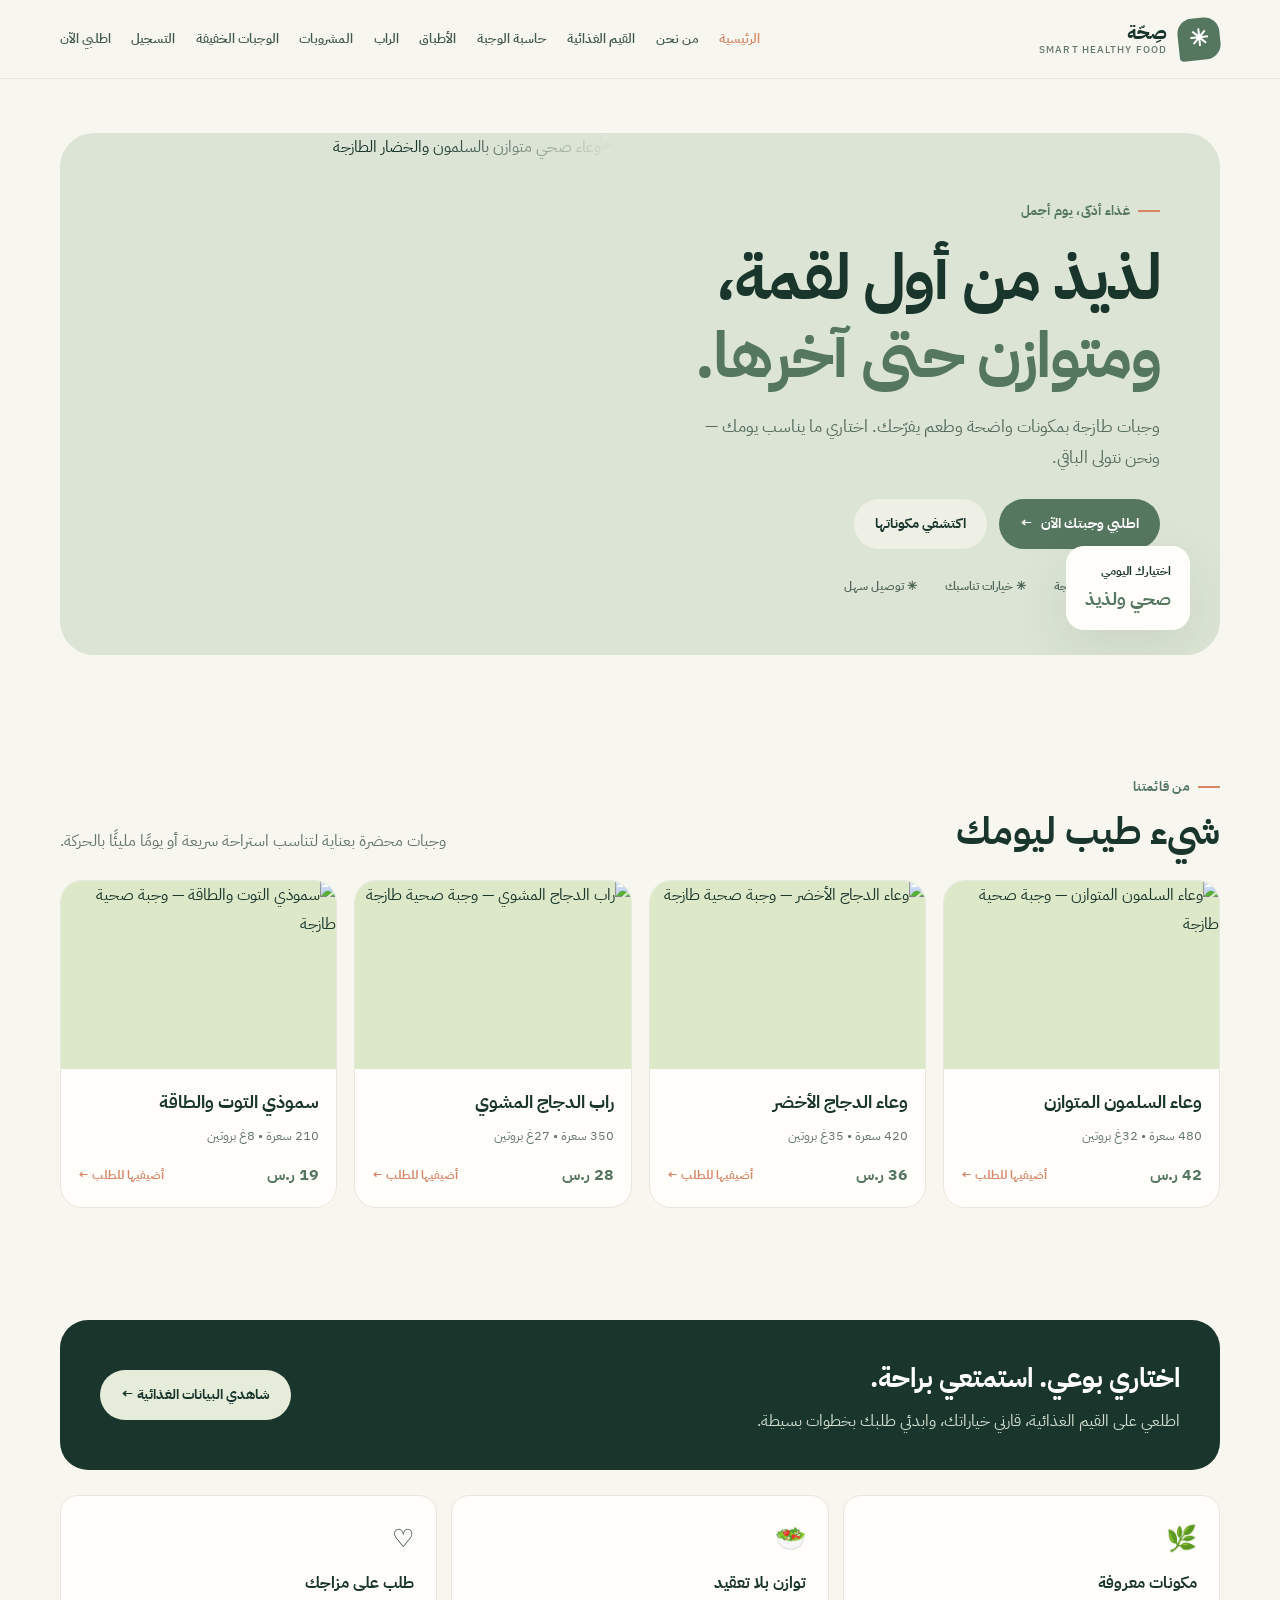
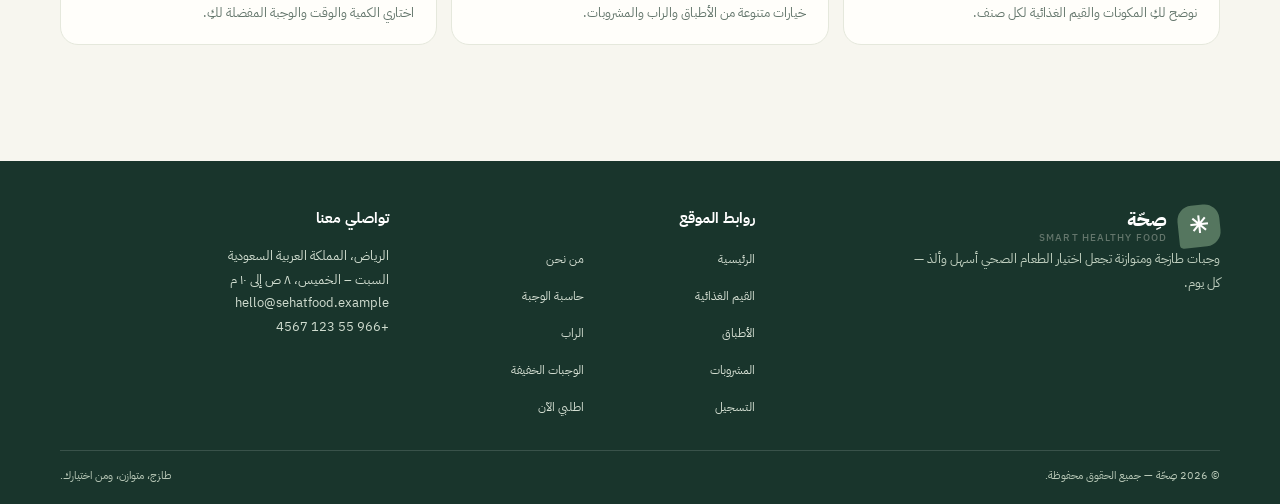
==== index.html @ 43fdfbb1 "Add Smart Healthy Food website and project report" ====
<!doctype html><html lang="ar" dir="rtl"><head><meta charset="utf-8"><meta name="viewport" content="width=device-width, initial-scale=1"><meta name="theme-color" content="#f7f6ef"><meta name="description" content="صِحّة — وجبات صحية طازجة ومتوازنة في الرياض. تصفحي قائمتنا واطلبي وجبتك المفضلة."><title>وجبات صحية طازجة ومتوازنة | صِحّة</title><link rel="stylesheet" href="styles.css"></head><body><a class="skip-link" href="#main">انتقلي إلى المحتوى</a><header class="site-header"><div class="container header-inner"><a class="brand" href="index.html" aria-label="صحة — الصفحة الرئيسية"><span class="brand-mark" aria-hidden="true">✳</span><span class="brand-name">صِحّة<small>SMART HEALTHY FOOD</small></span></a><button class="menu-toggle" type="button" aria-label="فتح قائمة التنقل" aria-expanded="false">☰</button><nav class="main-nav" aria-label="التنقل الرئيسي"><a href="index.html" aria-current="page">الرئيسية</a><a href="about.html">من نحن</a><a href="nutrition.html">القيم الغذائية</a><a href="calculator.html">حاسبة الوجبة</a><a href="bowls.html">الأطباق</a><a href="wraps.html">الراب</a><a href="smoothies.html">المشروبات</a><a href="snacks.html">الوجبات الخفيفة</a><a href="register.html">التسجيل</a><a href="order.html">اطلبي الآن</a></nav></div></header><main id="main"><section class="hero"><div class="container"><div class="hero-panel"><div class="hero-copy"><span class="eyebrow">غذاء أذكى، يوم أجمل</span><h1>لذيذ من أول لقمة، <em>ومتوازن حتى آخرها.</em></h1><p>وجبات طازجة بمكونات واضحة وطعم يفرّحك. اختاري ما يناسب يومك — ونحن نتولى الباقي.</p><div class="hero-actions"><a class="button" href="order.html">اطلبي وجبتك الآن <span>←</span></a><a class="button secondary" href="nutrition.html">اكتشفي مكوناتها</a></div><div class="trust-row"><span>✳ مكونات يومية طازجة</span><span>✳ خيارات تناسبك</span><span>✳ توصيل سهل</span></div></div><div class="hero-image"><img src="/manus-storage/async-images/RWfUAtYBsgR4RNNU3jD3EB/image-1.webp" alt="وعاء صحي متوازن بالسلمون والخضار الطازجة"></div><div class="leaf-stamp">اختيارك اليومي<b>صحي ولذيذ</b></div></div></div></section><section class="section"><div class="container"><div class="section-heading"><div><span class="eyebrow">من قائمتنا</span><h2>شيء طيب ليومك</h2></div><p>وجبات محضرة بعناية لتناسب استراحة سريعة أو يومًا مليئًا بالحركة.</p></div><div class="cards"><article class="meal-card"><img src="/manus-storage/async-images/RWfUAtYBsgR4RNNU3jD3EB/image-2.webp" alt="وعاء السلمون المتوازن — وجبة صحية طازجة" loading="lazy"><div class="meal-card-body"><h3>وعاء السلمون المتوازن</h3><p>480 سعرة • 32غ بروتين</p><div class="card-bottom"><span class="price">42 ر.س</span><a class="small-link" href="order.html">أضيفيها للطلب ←</a></div></div></article><article class="meal-card"><img src="/manus-storage/async-images/RWfUAtYBsgR4RNNU3jD3EB/image-2.webp" alt="وعاء الدجاج الأخضر — وجبة صحية طازجة" loading="lazy"><div class="meal-card-body"><h3>وعاء الدجاج الأخضر</h3><p>420 سعرة • 35غ بروتين</p><div class="card-bottom"><span class="price">36 ر.س</span><a class="small-link" href="order.html">أضيفيها للطلب ←</a></div></div></article><article class="meal-card"><img src="/manus-storage/async-images/RWfUAtYBsgR4RNNU3jD3EB/image-3.webp" alt="راب الدجاج المشوي — وجبة صحية طازجة" loading="lazy"><div class="meal-card-body"><h3>راب الدجاج المشوي</h3><p>350 سعرة • 27غ بروتين</p><div class="card-bottom"><span class="price">28 ر.س</span><a class="small-link" href="order.html">أضيفيها للطلب ←</a></div></div></article><article class="meal-card"><img src="/manus-storage/async-images/RWfUAtYBsgR4RNNU3jD3EB/image-4.webp" alt="سموذي التوت والطاقة — وجبة صحية طازجة" loading="lazy"><div class="meal-card-body"><h3>سموذي التوت والطاقة</h3><p>210 سعرة • 8غ بروتين</p><div class="card-bottom"><span class="price">19 ر.س</span><a class="small-link" href="order.html">أضيفيها للطلب ←</a></div></div></article></div></div></section><section class="section"><div class="container"><div class="promise-band"><div><h2>اختاري بوعي. استمتعي براحة.</h2><p>اطلعي على القيم الغذائية، قارني خياراتك، وابدئي طلبك بخطوات بسيطة.</p></div><a class="button" href="nutrition.html">شاهدي البيانات الغذائية ←</a></div><div class="feature-list"><article class="feature"><span class="feature-icon">🌿</span><h3>مكونات معروفة</h3><p>نوضح لكِ المكونات والقيم الغذائية لكل صنف.</p></article><article class="feature"><span class="feature-icon">🥗</span><h3>توازن بلا تعقيد</h3><p>خيارات متنوعة من الأطباق والراب والمشروبات.</p></article><article class="feature"><span class="feature-icon">♡</span><h3>طلب على مزاجك</h3><p>اختاري الكمية والوقت والوجبة المفضلة لكِ.</p></article></div></div></section></main><footer class="site-footer"><div class="container"><div class="footer-grid"><div class="footer-brand"><a class="brand" href="index.html"><span class="brand-mark">✳</span><span class="brand-name">صِحّة<small>SMART HEALTHY FOOD</small></span></a><p>وجبات طازجة ومتوازنة تجعل اختيار الطعام الصحي أسهل وألذ — كل يوم.</p></div><div><h3>روابط الموقع</h3><ul class="footer-links"><li><a href="index.html">الرئيسية</a></li><li><a href="about.html">من نحن</a></li><li><a href="nutrition.html">القيم الغذائية</a></li><li><a href="calculator.html">حاسبة الوجبة</a></li><li><a href="bowls.html">الأطباق</a></li><li><a href="wraps.html">الراب</a></li><li><a href="smoothies.html">المشروبات</a></li><li><a href="snacks.html">الوجبات الخفيفة</a></li><li><a href="register.html">التسجيل</a></li><li><a href="order.html">اطلبي الآن</a></li></ul></div><div><h3>تواصلي معنا</h3><p class="footer-contact">الرياض، المملكة العربية السعودية<br>السبت – الخميس، ٨ ص إلى ١٠ م<br>hello@sehatfood.example<br>+966 55 123 4567</p></div></div><div class="footer-bottom"><span>© <span id="current-year">2026</span> صِحّة — جميع الحقوق محفوظة.</span><span>طازج، متوازن، ومن اختيارك.</span></div></div></footer><div class="toast" id="toast" role="status" aria-live="polite"></div><script src="app.js" defer></script></body></html>
---- styles.css ----
@import url('https://fonts.googleapis.com/css2?family=DM+Sans:wght@400;500;600;700&family=IBM+Plex+Sans+Arabic:wght@400;500;600;700&display=swap');

:root{--ink:#19352c;--muted:#64766c;--olive:#55765f;--leaf:#7e9c79;--lime:#dce8c7;--cream:#f7f6ef;--paper:#fffefa;--coral:#d98668;--line:#e5e8dc;--shadow:0 20px 55px rgba(29,55,43,.09);--radius:26px;--font:'IBM Plex Sans Arabic','DM Sans',sans-serif}
*{box-sizing:border-box}html{scroll-behavior:smooth}body{margin:0;background:var(--cream);color:var(--ink);font-family:var(--font);font-size:16px;line-height:1.8;direction:rtl}img{max-width:100%;display:block}a{color:inherit;text-decoration:none}button,input,select,textarea{font:inherit}button,a,.button{ -webkit-tap-highlight-color:transparent}.container{width:min(1160px,calc(100% - 40px));margin-inline:auto}.site-header{position:sticky;top:0;z-index:20;background:rgba(247,246,239,.93);backdrop-filter:blur(14px);border-bottom:1px solid rgba(229,232,220,.85)}.header-inner{min-height:78px;display:flex;align-items:center;justify-content:space-between;gap:24px}.brand{display:flex;align-items:center;gap:11px;font-weight:700;white-space:nowrap}.brand-mark{width:42px;height:42px;border-radius:15px 15px 15px 4px;background:var(--olive);color:white;display:grid;place-items:center;font-size:23px;transform:rotate(-6deg)}.brand-name{font-size:19px;line-height:1.2}.brand-name small{display:block;font-size:10px;color:var(--muted);font-weight:500;letter-spacing:1.1px;direction:ltr;text-align:right}.main-nav{display:flex;align-items:center;gap:clamp(9px,1.6vw,24px);font-size:13px;font-weight:600;color:#425a4c}.main-nav a{transition:color .2s}.main-nav a:hover,.main-nav a[aria-current=page]{color:var(--coral)}.nav-cta,.button{display:inline-flex;align-items:center;justify-content:center;gap:8px;padding:12px 21px;border:0;border-radius:999px;background:var(--olive);color:white;font-weight:700;font-size:14px;cursor:pointer;transition:transform .2s,background .2s}.nav-cta:hover,.button:hover{background:#3d604a;transform:translateY(-2px)}.button.secondary{background:#eef0e5;color:var(--ink)}.button.coral{background:var(--coral)}.menu-toggle{display:none;background:transparent;border:0;color:var(--ink);font-size:25px;cursor:pointer}.hero{padding:54px 0 68px}.hero-panel{position:relative;overflow:hidden;min-height:480px;border-radius:34px;background:#dce5d5;display:grid;grid-template-columns:1.04fr .96fr;align-items:center}.hero-copy{padding:60px 60px 58px 18px;position:relative;z-index:2}.eyebrow{display:inline-flex;align-items:center;gap:8px;color:var(--olive);font-size:13px;font-weight:700;letter-spacing:.3px}.eyebrow:before{content:"";width:22px;height:2px;background:var(--coral)}h1,h2,h3,p{margin-top:0}.hero h1{max-width:570px;margin:16px 0;font-size:clamp(37px,5vw,66px);line-height:1.23;letter-spacing:-1.7px}.hero h1 em{font-style:normal;color:var(--olive)}.hero-copy p{max-width:470px;color:#536a5c;font-size:17px}.hero-actions{display:flex;gap:12px;align-items:center;margin-top:26px;flex-wrap:wrap}.hero-image{height:100%;min-height:480px;position:relative;float:left}.hero-image img{height:100%;width:100%;object-fit:cover;object-position:center}.hero-image:after{content:"";position:absolute;inset:0;background:linear-gradient(270deg,#dce5d5 0%,rgba(220,229,213,0) 34%)}.leaf-stamp{position:absolute;z-index:3;bottom:25px;right:30px;background:var(--paper);padding:15px 19px;border-radius:18px;box-shadow:var(--shadow);font-size:12px;font-weight:700}.leaf-stamp b{display:block;color:var(--olive);font-size:18px}.trust-row{display:flex;gap:28px;margin-top:27px;color:#4f6558;font-size:12px;font-weight:600;flex-wrap:wrap}.section{padding:46px 0 66px}.section-heading{display:flex;align-items:end;justify-content:space-between;gap:20px;margin-bottom:24px}.section-heading h2{font-size:clamp(26px,3vw,38px);line-height:1.3;margin:8px 0 0}.section-heading p{color:var(--muted);margin:0;max-width:470px}.cards{display:grid;grid-template-columns:repeat(4,minmax(0,1fr));gap:17px}.meal-card{overflow:hidden;background:var(--paper);border:1px solid var(--line);border-radius:22px;transition:transform .25s,box-shadow .25s}.meal-card:hover{transform:translateY(-5px);box-shadow:var(--shadow)}.meal-card img{width:100%;height:188px;object-fit:cover;background:var(--lime)}.meal-card-body{padding:17px}.meal-card h3{font-size:18px;margin:0 0 5px}.meal-card p{color:var(--muted);font-size:13px;margin:0 0 14px}.card-bottom{display:flex;justify-content:space-between;align-items:center;gap:6px}.price{font-size:16px;color:var(--olive);font-weight:700}.small-link{font-size:12px;font-weight:700;color:var(--coral)}.promise-band{background:var(--ink);color:#fff;border-radius:28px;padding:34px 40px;display:flex;align-items:center;justify-content:space-between;gap:22px}.promise-band h2{font-size:27px;margin:0}.promise-band p{color:#d1ded0;margin:5px 0 0}.promise-band .button{background:#e5ecd9;color:var(--ink);white-space:nowrap}.feature-list{display:grid;grid-template-columns:repeat(3,1fr);gap:14px;margin-top:25px}.feature{padding:20px 22px;background:var(--paper);border:1px solid var(--line);border-radius:18px}.feature-icon{font-size:25px}.feature h3{font-size:16px;margin:8px 0 3px}.feature p{font-size:13px;color:var(--muted);margin:0}.page-hero{padding:42px 0 26px}.page-banner{padding:38px 42px;border-radius:28px;background:linear-gradient(120deg,#e2ead9,#f3e9d5);position:relative;overflow:hidden}.page-banner:after{content:'✳';font-size:150px;line-height:1;position:absolute;left:28px;bottom:-38px;color:rgba(85,118,95,.13)}.page-banner h1{font-size:clamp(31px,4vw,48px);margin:10px 0 7px}.page-banner p{color:#586d5e;max-width:650px;margin:0}.breadcrumb{font-size:12px;color:var(--muted)}.content-layout{display:grid;grid-template-columns:1.35fr .65fr;gap:28px;align-items:start}.content-card,.form-card,.summary-card,.info-card{background:var(--paper);border:1px solid var(--line);border-radius:24px;padding:28px;box-shadow:0 8px 28px rgba(30,55,43,.035)}.content-card h2{font-size:25px}.content-card h3{font-size:20px}.content-card p{color:#596d60}.goal-list{list-style:none;margin:18px 0;padding:0;display:grid;gap:10px}.goal-list li{position:relative;padding:12px 42px 12px 14px;background:#f4f5ec;border-radius:13px}.goal-list li:before{content:'✓';position:absolute;right:14px;color:var(--olive);font-weight:700}.mini-note{padding:18px;border-radius:16px;background:#eef2e8;color:var(--olive);font-size:14px}.stat-strip{display:grid;grid-template-columns:repeat(3,1fr);gap:12px}.stat-box{text-align:center;padding:18px 10px;background:#f3f4eb;border-radius:18px}.stat-box b{display:block;font-size:27px;color:var(--olive)}.stat-box span{font-size:12px;color:var(--muted)}.table-wrap{overflow:auto;border:1px solid var(--line);border-radius:18px;background:white}table{width:100%;border-collapse:collapse;min-width:620px;text-align:right}caption{padding:13px;text-align:right;color:var(--muted);font-size:13px}th,td{padding:14px 16px;border-bottom:1px solid var(--line)}thead th{background:var(--olive);color:#fff;font-size:14px}tbody tr:nth-child(even){background:#f5f6ef}tbody tr:last-child td{border-bottom:0}.nutrition-tag{display:inline-block;padding:3px 9px;border-radius:99px;background:#e6ecd9;color:var(--olive);font-size:11px;font-weight:700}.form-layout{display:grid;grid-template-columns:minmax(0,1.35fr) minmax(230px,.65fr);gap:20px;align-items:start}.form-grid{display:grid;grid-template-columns:repeat(2,1fr);gap:15px}.field{display:flex;flex-direction:column;gap:6px}.field.full{grid-column:1/-1}.field label{font-size:13px;font-weight:700}.field input,.field select,.field textarea{width:100%;padding:12px 14px;border:1px solid #dfe4d8;border-radius:12px;background:#fff;color:var(--ink);outline:0;transition:border .2s,box-shadow .2s}.field input:focus,.field select:focus,.field textarea:focus{border-color:var(--leaf);box-shadow:0 0 0 3px rgba(126,156,121,.14)}.field textarea{min-height:110px;resize:vertical}.hint{font-size:11px;color:var(--muted)}.form-status{min-height:28px;margin:12px 0 0;font-size:13px;font-weight:600}.form-status.error{color:#a94d3d}.form-status.success{color:var(--olive)}.summary-card{position:sticky;top:100px;background:#eef1e7}.summary-card h3{margin:0 0 14px}.summary-row{display:flex;justify-content:space-between;padding:10px 0;border-bottom:1px solid #dce3d6;font-size:14px}.summary-row.total{font-size:18px;font-weight:700;color:var(--olive);border:0}.form-submit{width:100%;margin-top:14px}.calculator{display:grid;grid-template-columns:1fr .8fr;gap:22px;align-items:stretch}.calc-items{display:grid;gap:11px}.calc-row{display:grid;grid-template-columns:1fr 110px 70px;align-items:center;gap:10px;padding:14px;background:#f7f7f0;border-radius:14px}.calc-row span{font-weight:600}.calc-row small{display:block;color:var(--muted);font-size:11px}.calc-row input{width:70px;padding:8px;border:1px solid var(--line);border-radius:10px;text-align:center}.calc-total{background:var(--ink);color:white;display:flex;flex-direction:column;justify-content:center;align-items:flex-start}.calc-total .label{color:#c5d4c5}.calc-total strong{font-size:43px;line-height:1.2;margin:8px 0}.calc-total p{color:#d6e0d2;font-size:13px}.calc-output{font-size:14px;color:#e8efdf;min-height:25px}.product-detail{display:grid;grid-template-columns:1fr 1fr;gap:28px;align-items:center}.product-detail img{width:100%;height:400px;object-fit:cover;border-radius:28px;box-shadow:var(--shadow)}.product-detail h2{font-size:32px;margin:8px 0}.product-detail p{color:var(--muted)}.product-price{font-size:25px;color:var(--olive);font-weight:700}.nutrition-pills{display:flex;gap:8px;flex-wrap:wrap;margin:16px 0 22px}.nutrition-pills span{padding:7px 12px;border-radius:99px;background:#eef1e6;color:var(--olive);font-size:12px;font-weight:600}.category-banner{background:#eef2e7;padding:22px 25px;border-radius:20px;margin-bottom:20px;display:flex;justify-content:space-between;align-items:center;gap:15px}.category-banner p{margin:0;color:var(--muted)}.site-footer{margin-top:50px;background:#19352c;color:#fff;padding:44px 0 18px}.footer-grid{display:grid;grid-template-columns:1.3fr 1fr 1fr;gap:38px}.footer-brand p{max-width:320px;color:#c1d0c0;font-size:13px}.site-footer h3{font-size:15px;margin-bottom:12px}.footer-links{list-style:none;padding:0;margin:0;display:grid;grid-template-columns:repeat(2,minmax(0,1fr));gap:8px 14px}.footer-links a{color:#d5dfd3;font-size:12px}.footer-links a:hover{color:#e3ae96}.footer-contact{color:#d1ddd0;font-size:13px}.footer-bottom{border-top:1px solid rgba(255,255,255,.14);margin-top:30px;padding-top:15px;display:flex;justify-content:space-between;color:#b9c9b8;font-size:11px}.toast{position:fixed;bottom:20px;right:20px;z-index:40;padding:13px 20px;background:var(--ink);color:white;border-radius:14px;box-shadow:var(--shadow);opacity:0;transform:translateY(15px);pointer-events:none;transition:.25s}.toast.show{opacity:1;transform:translateY(0)}.skip-link{position:absolute;right:-999px;top:8px;background:white;padding:10px;z-index:50}.skip-link:focus{right:8px}.muted{color:var(--muted)}.float-note{float:left;width:min(245px,38%);margin:0 20px 15px 0;padding:16px;border-radius:18px;background:#eef2e8;color:var(--olive);font-style:italic;text-align:center}.faq-grid{display:grid;grid-template-columns:1fr 1fr;gap:12px}.faq-grid details{background:#f5f6ef;border-radius:15px;padding:14px 17px}.faq-grid summary{font-weight:700;cursor:pointer}.faq-grid p{margin:10px 0 0;font-size:13px}
@media(max-width:930px){.main-nav{gap:10px;font-size:12px}.main-nav .nav-optional{display:none}.cards{grid-template-columns:repeat(2,minmax(0,1fr))}.hero-copy{padding:40px 35px 40px 0}.hero-panel{min-height:420px}.hero-image{min-height:420px}.content-layout,.form-layout{grid-template-columns:1fr}.summary-card{position:static}.footer-grid{grid-template-columns:1fr 1fr}.footer-brand{grid-column:1/-1}}
@media(max-width:680px){.container{width:min(100% - 28px,520px)}.header-inner{min-height:67px}.menu-toggle{display:block}.main-nav{display:none;position:absolute;top:67px;right:0;left:0;background:var(--cream);padding:13px 20px 20px;border-bottom:1px solid var(--line);box-shadow:0 16px 25px rgba(25,53,44,.08);flex-direction:column;align-items:stretch;gap:0}.main-nav.open{display:flex}.main-nav a{padding:10px 8px;border-bottom:1px solid var(--line);font-size:14px}.main-nav .nav-optional{display:block}.main-nav .nav-cta{margin-top:12px;text-align:center}.hero{padding:24px 0 40px}.hero-panel{display:flex;flex-direction:column-reverse;min-height:0;border-radius:25px}.hero-copy{padding:22px 23px 28px}.hero h1{font-size:38px}.hero-copy p{font-size:15px}.hero-image{min-height:225px;height:225px;width:100%;float:none}.hero-image:after{background:linear-gradient(0deg,#dce5d5 0%,rgba(220,229,213,0) 45%)}.leaf-stamp{bottom:10px;right:16px;padding:10px 14px}.trust-row{gap:10px 17px;margin-top:18px}.section{padding:28px 0 43px}.section-heading{display:block}.section-heading p{margin-top:7px}.cards{gap:11px}.meal-card{border-radius:17px}.meal-card img{height:132px}.meal-card-body{padding:12px}.meal-card h3{font-size:15px}.meal-card p{font-size:12px}.page-hero{padding:23px 0 10px}.page-banner{padding:25px 23px}.page-banner:after{left:10px;font-size:105px}.content-card,.form-card,.summary-card,.info-card{padding:20px;border-radius:19px}.form-grid{grid-template-columns:1fr}.field.full{grid-column:auto}.stat-strip{gap:7px}.stat-box{padding:13px 7px}.stat-box b{font-size:22px}.promise-band{display:block;padding:25px}.promise-band .button{margin-top:18px}.feature-list{grid-template-columns:1fr}.calculator{grid-template-columns:1fr}.calc-total{padding:24px}.calc-row{grid-template-columns:1fr 78px 62px;padding:11px}.calc-row input{width:62px}.product-detail{grid-template-columns:1fr;gap:19px}.product-detail img{height:270px}.product-detail h2{font-size:27px}.category-banner{align-items:flex-start;flex-direction:column}.faq-grid{grid-template-columns:1fr}.float-note{width:44%;margin-right:13px}.footer-grid{grid-template-columns:1fr;gap:22px}.footer-brand{grid-column:auto}.footer-bottom{gap:12px;flex-direction:column}.site-footer{margin-top:28px;padding-top:34px}}
@media(prefers-reduced-motion:reduce){*,*::before,*::after{scroll-behavior:auto!important;transition:none!important;animation:none!important}}

/* قيم خلفية صريحة لتوضيح خاصية background-color المطلوبة في المنهج */
body{background-color:var(--cream)}.hero-panel{background-color:#dce5d5}
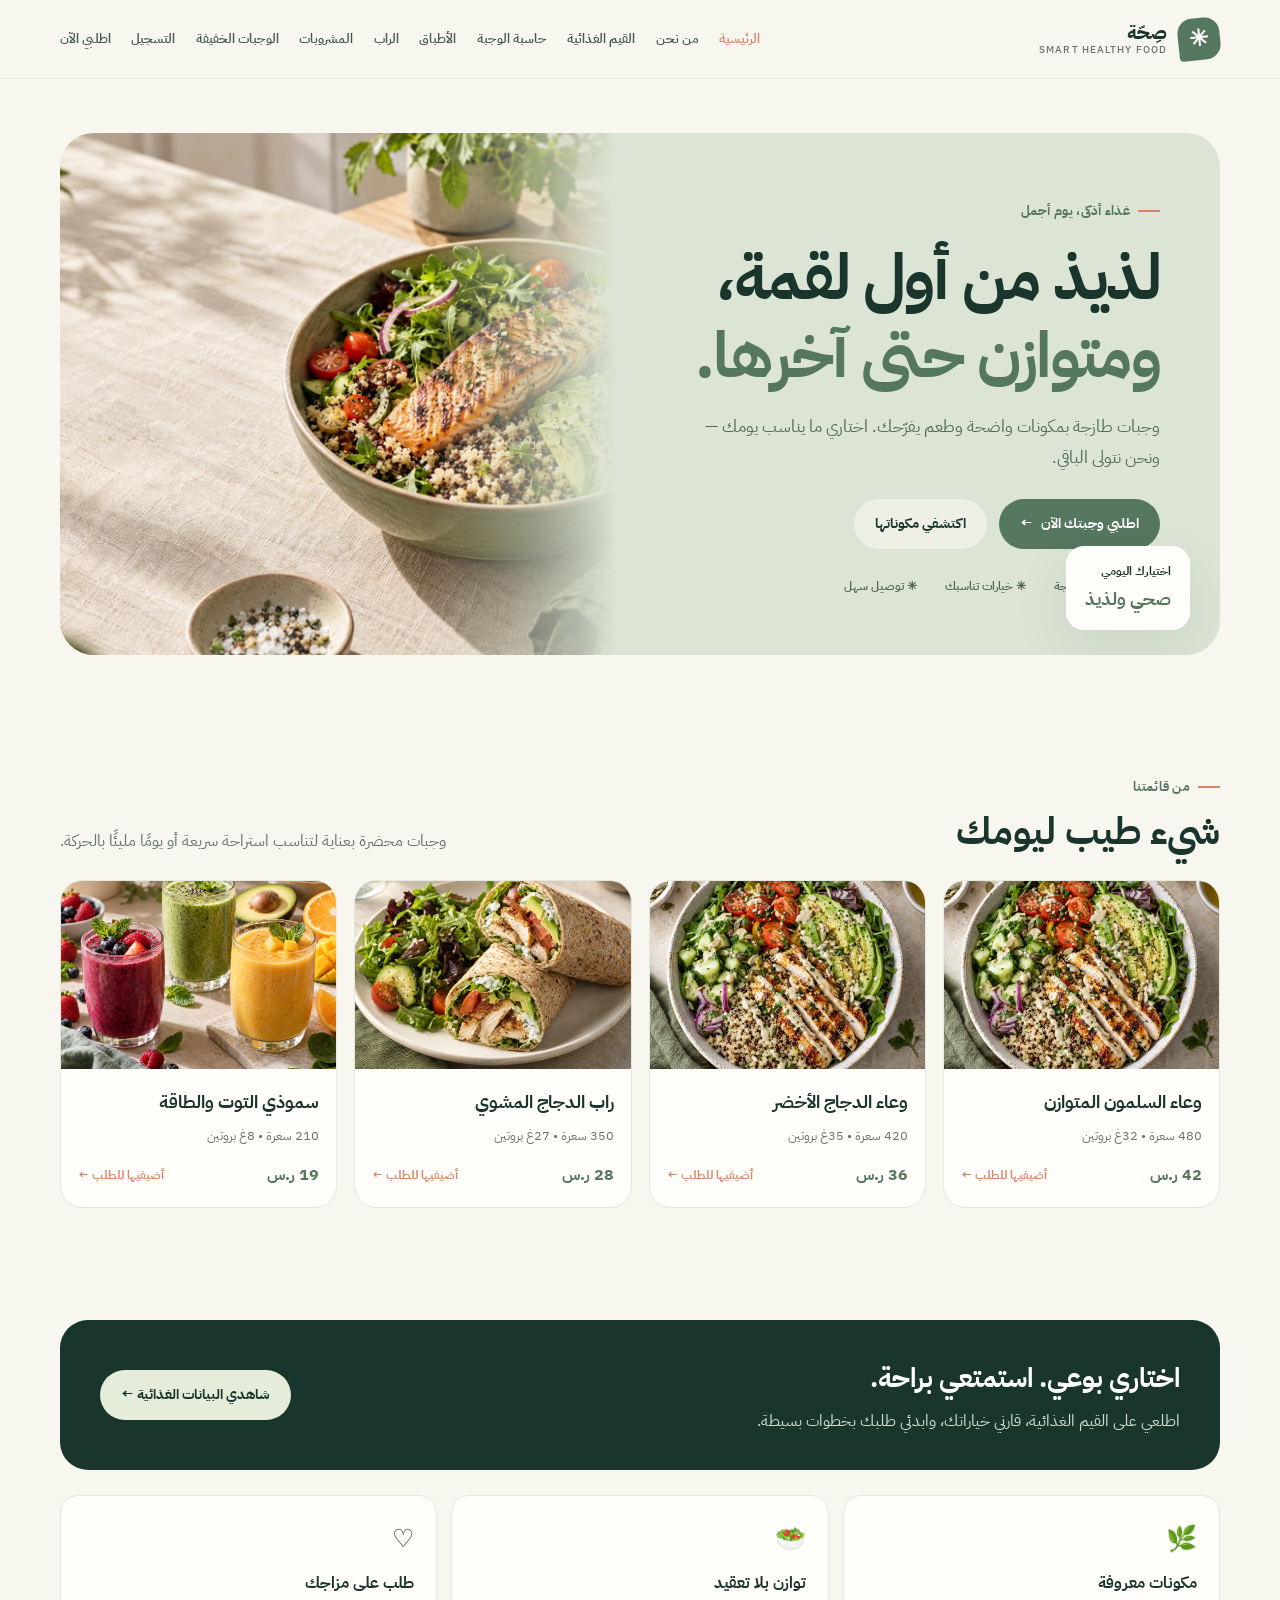
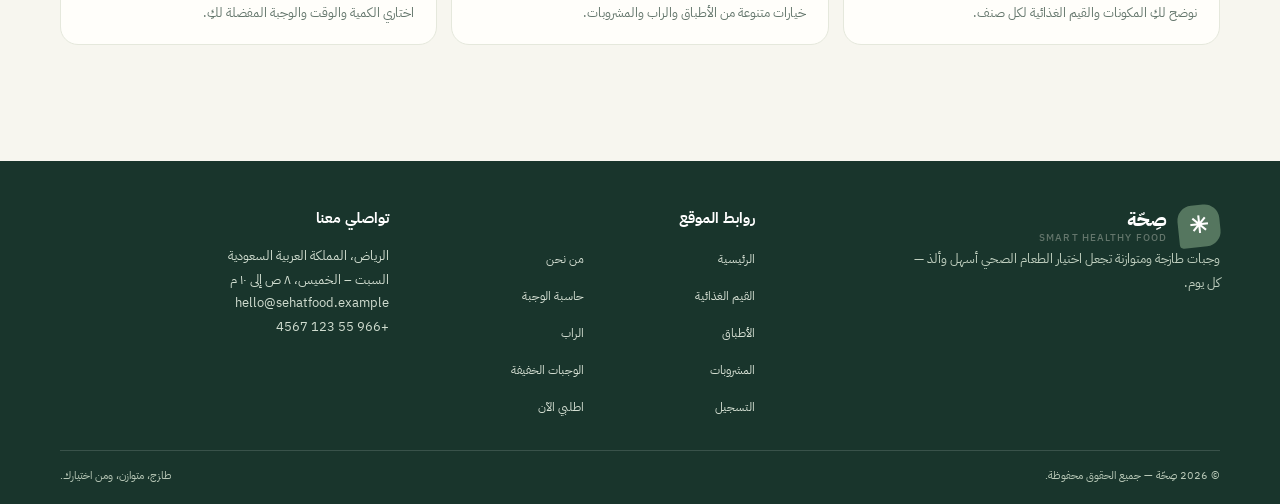
==== commit 7e4f8f01: "Make site assets work on GitHub Pages" ====
--- a/index.html
+++ b/index.html
@@ -1 +1 @@
-<!doctype html><html lang="ar" dir="rtl"><head><meta charset="utf-8"><meta name="viewport" content="width=device-width, initial-scale=1"><meta name="theme-color" content="#f7f6ef"><meta name="description" content="صِحّة — وجبات صحية طازجة ومتوازنة في الرياض. تصفحي قائمتنا واطلبي وجبتك المفضلة."><title>وجبات صحية طازجة ومتوازنة | صِحّة</title><link rel="stylesheet" href="styles.css"></head><body><a class="skip-link" href="#main">انتقلي إلى المحتوى</a><header class="site-header"><div class="container header-inner"><a class="brand" href="index.html" aria-label="صحة — الصفحة الرئيسية"><span class="brand-mark" aria-hidden="true">✳</span><span class="brand-name">صِحّة<small>SMART HEALTHY FOOD</small></span></a><button class="menu-toggle" type="button" aria-label="فتح قائمة التنقل" aria-expanded="false">☰</button><nav class="main-nav" aria-label="التنقل الرئيسي"><a href="index.html" aria-current="page">الرئيسية</a><a href="about.html">من نحن</a><a href="nutrition.html">القيم الغذائية</a><a href="calculator.html">حاسبة الوجبة</a><a href="bowls.html">الأطباق</a><a href="wraps.html">الراب</a><a href="smoothies.html">المشروبات</a><a href="snacks.html">الوجبات الخفيفة</a><a href="register.html">التسجيل</a><a href="order.html">اطلبي الآن</a></nav></div></header><main id="main"><section class="hero"><div class="container"><div class="hero-panel"><div class="hero-copy"><span class="eyebrow">غذاء أذكى، يوم أجمل</span><h1>لذيذ من أول لقمة، <em>ومتوازن حتى آخرها.</em></h1><p>وجبات طازجة بمكونات واضحة وطعم يفرّحك. اختاري ما يناسب يومك — ونحن نتولى الباقي.</p><div class="hero-actions"><a class="button" href="order.html">اطلبي وجبتك الآن <span>←</span></a><a class="button secondary" href="nutrition.html">اكتشفي مكوناتها</a></div><div class="trust-row"><span>✳ مكونات يومية طازجة</span><span>✳ خيارات تناسبك</span><span>✳ توصيل سهل</span></div></div><div class="hero-image"><img src="/manus-storage/async-images/RWfUAtYBsgR4RNNU3jD3EB/image-1.webp" alt="وعاء صحي متوازن بالسلمون والخضار الطازجة"></div><div class="leaf-stamp">اختيارك اليومي<b>صحي ولذيذ</b></div></div></div></section><section class="section"><div class="container"><div class="section-heading"><div><span class="eyebrow">من قائمتنا</span><h2>شيء طيب ليومك</h2></div><p>وجبات محضرة بعناية لتناسب استراحة سريعة أو يومًا مليئًا بالحركة.</p></div><div class="cards"><article class="meal-card"><img src="/manus-storage/async-images/RWfUAtYBsgR4RNNU3jD3EB/image-2.webp" alt="وعاء السلمون المتوازن — وجبة صحية طازجة" loading="lazy"><div class="meal-card-body"><h3>وعاء السلمون المتوازن</h3><p>480 سعرة • 32غ بروتين</p><div class="card-bottom"><span class="price">42 ر.س</span><a class="small-link" href="order.html">أضيفيها للطلب ←</a></div></div></article><article class="meal-card"><img src="/manus-storage/async-images/RWfUAtYBsgR4RNNU3jD3EB/image-2.webp" alt="وعاء الدجاج الأخضر — وجبة صحية طازجة" loading="lazy"><div class="meal-card-body"><h3>وعاء الدجاج الأخضر</h3><p>420 سعرة • 35غ بروتين</p><div class="card-bottom"><span class="price">36 ر.س</span><a class="small-link" href="order.html">أضيفيها للطلب ←</a></div></div></article><article class="meal-card"><img src="/manus-storage/async-images/RWfUAtYBsgR4RNNU3jD3EB/image-3.webp" alt="راب الدجاج المشوي — وجبة صحية طازجة" loading="lazy"><div class="meal-card-body"><h3>راب الدجاج المشوي</h3><p>350 سعرة • 27غ بروتين</p><div class="card-bottom"><span class="price">28 ر.س</span><a class="small-link" href="order.html">أضيفيها للطلب ←</a></div></div></article><article class="meal-card"><img src="/manus-storage/async-images/RWfUAtYBsgR4RNNU3jD3EB/image-4.webp" alt="سموذي التوت والطاقة — وجبة صحية طازجة" loading="lazy"><div class="meal-card-body"><h3>سموذي التوت والطاقة</h3><p>210 سعرة • 8غ بروتين</p><div class="card-bottom"><span class="price">19 ر.س</span><a class="small-link" href="order.html">أضيفيها للطلب ←</a></div></div></article></div></div></section><section class="section"><div class="container"><div class="promise-band"><div><h2>اختاري بوعي. استمتعي براحة.</h2><p>اطلعي على القيم الغذائية، قارني خياراتك، وابدئي طلبك بخطوات بسيطة.</p></div><a class="button" href="nutrition.html">شاهدي البيانات الغذائية ←</a></div><div class="feature-list"><article class="feature"><span class="feature-icon">🌿</span><h3>مكونات معروفة</h3><p>نوضح لكِ المكونات والقيم الغذائية لكل صنف.</p></article><article class="feature"><span class="feature-icon">🥗</span><h3>توازن بلا تعقيد</h3><p>خيارات متنوعة من الأطباق والراب والمشروبات.</p></article><article class="feature"><span class="feature-icon">♡</span><h3>طلب على مزاجك</h3><p>اختاري الكمية والوقت والوجبة المفضلة لكِ.</p></article></div></div></section></main><footer class="site-footer"><div class="container"><div class="footer-grid"><div class="footer-brand"><a class="brand" href="index.html"><span class="brand-mark">✳</span><span class="brand-name">صِحّة<small>SMART HEALTHY FOOD</small></span></a><p>وجبات طازجة ومتوازنة تجعل اختيار الطعام الصحي أسهل وألذ — كل يوم.</p></div><div><h3>روابط الموقع</h3><ul class="footer-links"><li><a href="index.html">الرئيسية</a></li><li><a href="about.html">من نحن</a></li><li><a href="nutrition.html">القيم الغذائية</a></li><li><a href="calculator.html">حاسبة الوجبة</a></li><li><a href="bowls.html">الأطباق</a></li><li><a href="wraps.html">الراب</a></li><li><a href="smoothies.html">المشروبات</a></li><li><a href="snacks.html">الوجبات الخفيفة</a></li><li><a href="register.html">التسجيل</a></li><li><a href="order.html">اطلبي الآن</a></li></ul></div><div><h3>تواصلي معنا</h3><p class="footer-contact">الرياض، المملكة العربية السعودية<br>السبت – الخميس، ٨ ص إلى ١٠ م<br>hello@sehatfood.example<br>+966 55 123 4567</p></div></div><div class="footer-bottom"><span>© <span id="current-year">2026</span> صِحّة — جميع الحقوق محفوظة.</span><span>طازج، متوازن، ومن اختيارك.</span></div></div></footer><div class="toast" id="toast" role="status" aria-live="polite"></div><script src="app.js" defer></script></body></html>+<!doctype html><html lang="ar" dir="rtl"><head><meta charset="utf-8"><meta name="viewport" content="width=device-width, initial-scale=1"><meta name="theme-color" content="#f7f6ef"><meta name="description" content="صِحّة — وجبات صحية طازجة ومتوازنة في الرياض. تصفحي قائمتنا واطلبي وجبتك المفضلة."><title>وجبات صحية طازجة ومتوازنة | صِحّة</title><link rel="stylesheet" href="styles.css"></head><body><a class="skip-link" href="#main">انتقلي إلى المحتوى</a><header class="site-header"><div class="container header-inner"><a class="brand" href="index.html" aria-label="صحة — الصفحة الرئيسية"><span class="brand-mark" aria-hidden="true">✳</span><span class="brand-name">صِحّة<small>SMART HEALTHY FOOD</small></span></a><button class="menu-toggle" type="button" aria-label="فتح قائمة التنقل" aria-expanded="false">☰</button><nav class="main-nav" aria-label="التنقل الرئيسي"><a href="index.html" aria-current="page">الرئيسية</a><a href="about.html">من نحن</a><a href="nutrition.html">القيم الغذائية</a><a href="calculator.html">حاسبة الوجبة</a><a href="bowls.html">الأطباق</a><a href="wraps.html">الراب</a><a href="smoothies.html">المشروبات</a><a href="snacks.html">الوجبات الخفيفة</a><a href="register.html">التسجيل</a><a href="order.html">اطلبي الآن</a></nav></div></header><main id="main"><section class="hero"><div class="container"><div class="hero-panel"><div class="hero-copy"><span class="eyebrow">غذاء أذكى، يوم أجمل</span><h1>لذيذ من أول لقمة، <em>ومتوازن حتى آخرها.</em></h1><p>وجبات طازجة بمكونات واضحة وطعم يفرّحك. اختاري ما يناسب يومك — ونحن نتولى الباقي.</p><div class="hero-actions"><a class="button" href="order.html">اطلبي وجبتك الآن <span>←</span></a><a class="button secondary" href="nutrition.html">اكتشفي مكوناتها</a></div><div class="trust-row"><span>✳ مكونات يومية طازجة</span><span>✳ خيارات تناسبك</span><span>✳ توصيل سهل</span></div></div><div class="hero-image"><img src="images/food-1.webp" alt="وعاء صحي متوازن بالسلمون والخضار الطازجة"></div><div class="leaf-stamp">اختيارك اليومي<b>صحي ولذيذ</b></div></div></div></section><section class="section"><div class="container"><div class="section-heading"><div><span class="eyebrow">من قائمتنا</span><h2>شيء طيب ليومك</h2></div><p>وجبات محضرة بعناية لتناسب استراحة سريعة أو يومًا مليئًا بالحركة.</p></div><div class="cards"><article class="meal-card"><img src="images/food-2.webp" alt="وعاء السلمون المتوازن — وجبة صحية طازجة" loading="lazy"><div class="meal-card-body"><h3>وعاء السلمون المتوازن</h3><p>480 سعرة • 32غ بروتين</p><div class="card-bottom"><span class="price">42 ر.س</span><a class="small-link" href="order.html">أضيفيها للطلب ←</a></div></div></article><article class="meal-card"><img src="images/food-2.webp" alt="وعاء الدجاج الأخضر — وجبة صحية طازجة" loading="lazy"><div class="meal-card-body"><h3>وعاء الدجاج الأخضر</h3><p>420 سعرة • 35غ بروتين</p><div class="card-bottom"><span class="price">36 ر.س</span><a class="small-link" href="order.html">أضيفيها للطلب ←</a></div></div></article><article class="meal-card"><img src="images/food-3.webp" alt="راب الدجاج المشوي — وجبة صحية طازجة" loading="lazy"><div class="meal-card-body"><h3>راب الدجاج المشوي</h3><p>350 سعرة • 27غ بروتين</p><div class="card-bottom"><span class="price">28 ر.س</span><a class="small-link" href="order.html">أضيفيها للطلب ←</a></div></div></article><article class="meal-card"><img src="images/food-4.webp" alt="سموذي التوت والطاقة — وجبة صحية طازجة" loading="lazy"><div class="meal-card-body"><h3>سموذي التوت والطاقة</h3><p>210 سعرة • 8غ بروتين</p><div class="card-bottom"><span class="price">19 ر.س</span><a class="small-link" href="order.html">أضيفيها للطلب ←</a></div></div></article></div></div></section><section class="section"><div class="container"><div class="promise-band"><div><h2>اختاري بوعي. استمتعي براحة.</h2><p>اطلعي على القيم الغذائية، قارني خياراتك، وابدئي طلبك بخطوات بسيطة.</p></div><a class="button" href="nutrition.html">شاهدي البيانات الغذائية ←</a></div><div class="feature-list"><article class="feature"><span class="feature-icon">🌿</span><h3>مكونات معروفة</h3><p>نوضح لكِ المكونات والقيم الغذائية لكل صنف.</p></article><article class="feature"><span class="feature-icon">🥗</span><h3>توازن بلا تعقيد</h3><p>خيارات متنوعة من الأطباق والراب والمشروبات.</p></article><article class="feature"><span class="feature-icon">♡</span><h3>طلب على مزاجك</h3><p>اختاري الكمية والوقت والوجبة المفضلة لكِ.</p></article></div></div></section></main><footer class="site-footer"><div class="container"><div class="footer-grid"><div class="footer-brand"><a class="brand" href="index.html"><span class="brand-mark">✳</span><span class="brand-name">صِحّة<small>SMART HEALTHY FOOD</small></span></a><p>وجبات طازجة ومتوازنة تجعل اختيار الطعام الصحي أسهل وألذ — كل يوم.</p></div><div><h3>روابط الموقع</h3><ul class="footer-links"><li><a href="index.html">الرئيسية</a></li><li><a href="about.html">من نحن</a></li><li><a href="nutrition.html">القيم الغذائية</a></li><li><a href="calculator.html">حاسبة الوجبة</a></li><li><a href="bowls.html">الأطباق</a></li><li><a href="wraps.html">الراب</a></li><li><a href="smoothies.html">المشروبات</a></li><li><a href="snacks.html">الوجبات الخفيفة</a></li><li><a href="register.html">التسجيل</a></li><li><a href="order.html">اطلبي الآن</a></li></ul></div><div><h3>تواصلي معنا</h3><p class="footer-contact">الرياض، المملكة العربية السعودية<br>السبت – الخميس، ٨ ص إلى ١٠ م<br>hello@sehatfood.example<br>+966 55 123 4567</p></div></div><div class="footer-bottom"><span>© <span id="current-year">2026</span> صِحّة — جميع الحقوق محفوظة.</span><span>طازج، متوازن، ومن اختيارك.</span></div></div></footer><div class="toast" id="toast" role="status" aria-live="polite"></div><script src="app.js" defer></script></body></html>
